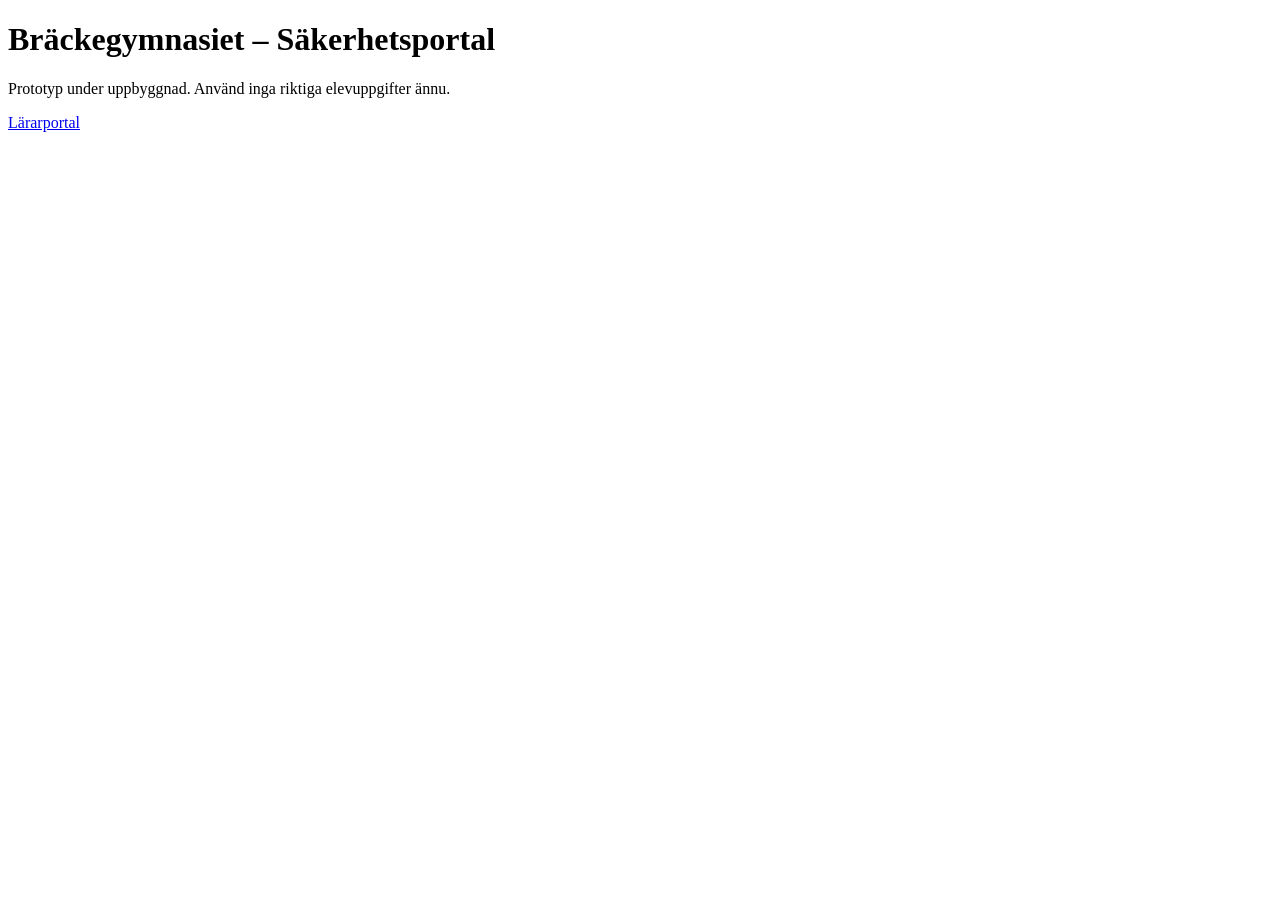
==== index.html @ dec57d24 "Initialize separate safety portal prototype" ====
<!doctype html><html lang='sv'><meta charset='utf-8'><title>Bräckegymnasiet Säkerhetsportal</title><h1>Bräckegymnasiet – Säkerhetsportal</h1><p>Prototyp under uppbyggnad. Använd inga riktiga elevuppgifter ännu.</p><a href='teacher.html'>Lärarportal</a></html>
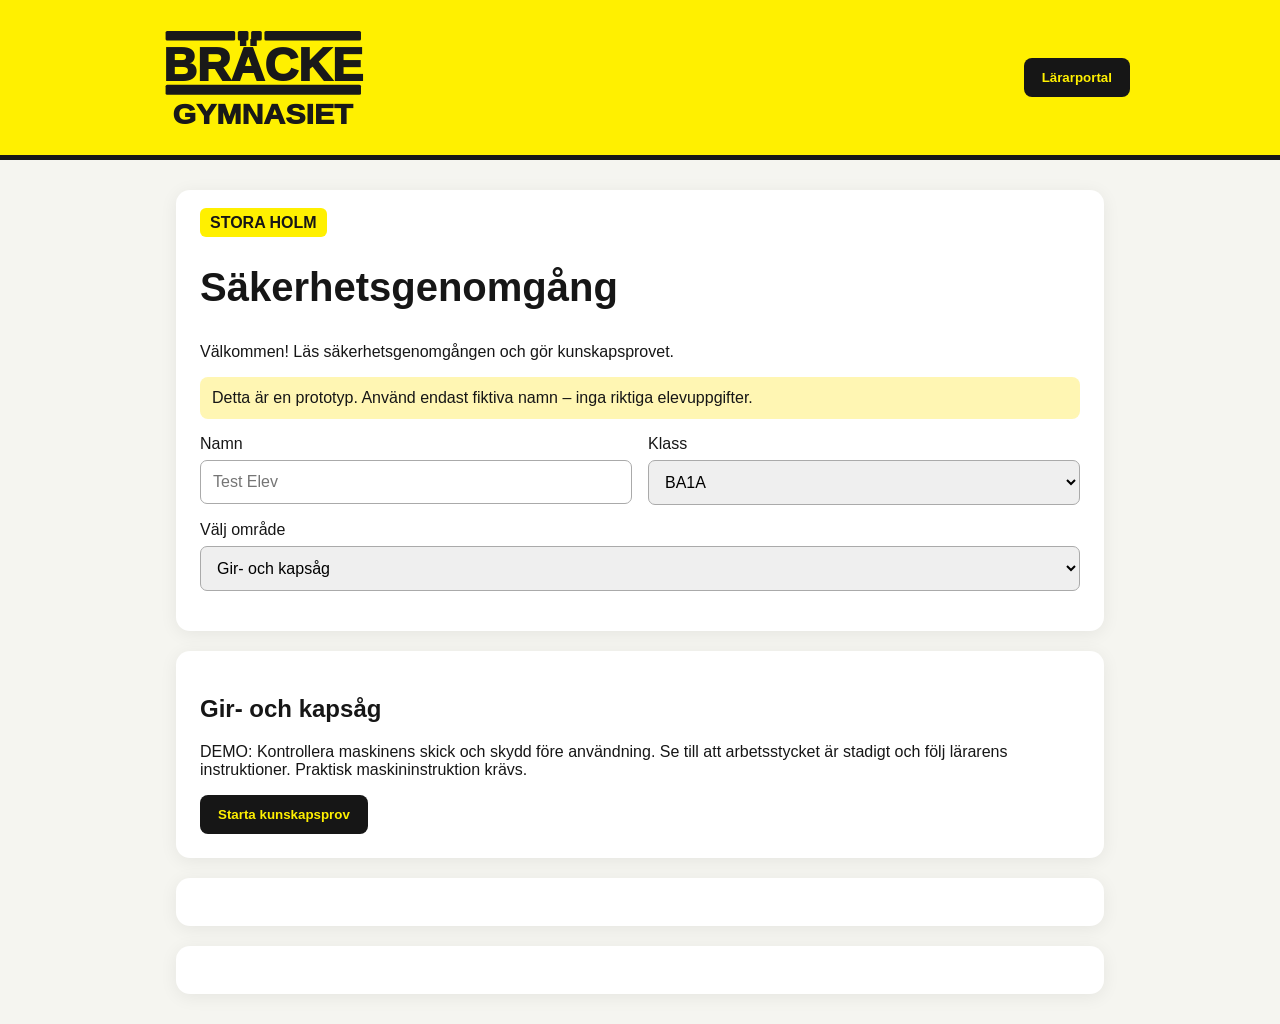
==== commit 184b6fbf: "Launch student page and teacher portal" ====
--- a/index.html
+++ b/index.html
@@ -1 +1 @@
-<!doctype html><html lang='sv'><meta charset='utf-8'><title>Bräckegymnasiet Säkerhetsportal</title><h1>Bräckegymnasiet – Säkerhetsportal</h1><p>Prototyp under uppbyggnad. Använd inga riktiga elevuppgifter ännu.</p><a href='teacher.html'>Lärarportal</a></html>+<!doctype html><html lang="sv"><head><meta charset="utf-8"><meta name="viewport" content="width=device-width,initial-scale=1"><title>Bräckegymnasiet | Säkerhetsportal</title><link rel="stylesheet" href="style.css"></head><body><header><img src="logo.svg" alt="Bräckegymnasiet"><a href="teacher.html"><button>Lärarportal</button></a></header><main><section class="panel"><strong class="tag">STORA HOLM</strong><h1>Säkerhetsgenomgång</h1><p>Välkommen! Läs säkerhetsgenomgången och gör kunskapsprovet.</p><p class="notice">Detta är en prototyp. Använd endast fiktiva namn – inga riktiga elevuppgifter.</p><div class="grid"><label>Namn<input id="studentName" placeholder="Test Elev"></label><label>Klass<select id="studentClass"><option>BA1A</option><option>BA1B</option><option>BA2A</option><option>BA2B</option></select></label></div><label>Välj område<select id="topic" onchange="lesson()"></select></label></section><section class="panel" id="lesson"></section><section class="panel" id="quiz"></section><section class="panel" id="result"></section></main><div style="display:none"><select id="editTopic"></select><input id="editTitle"><textarea id="editBody"></textarea><textarea id="editQuestions"></textarea><div id="records"></div></div><script src="app.js"></script></body></html>
--- a/style.css
+++ b/style.css
@@ -0,0 +1 @@
+:root{font-family:Arial,sans-serif;color:#161616;background:#f5f5f0}*{box-sizing:border-box}body{margin:0}header{background:#fff000;border-bottom:5px solid #161616;padding:15px max(16px,calc((100vw - 980px)/2));display:flex;align-items:center;justify-content:space-between;gap:15px}header img{width:230px;max-width:48vw}main{max-width:960px;margin:30px auto;padding:0 16px}.panel{background:white;border-radius:14px;padding:24px;margin-bottom:20px;box-shadow:0 3px 18px #0001}h1{font-size:clamp(27px,4vw,40px)}button{background:#161616;color:#fff000;border:0;border-radius:8px;padding:12px 18px;font-weight:bold;cursor:pointer}button.secondary{background:#eee;color:#161616}input,select,textarea{display:block;width:100%;padding:12px;margin:7px 0 16px;border:1px solid #aaa;border-radius:7px;font:inherit}textarea{min-height:130px}.hidden{display:none}.notice{background:#fff6b3;padding:12px;border-radius:8px}.question{border-top:1px solid #ddd;padding:12px 0}.question label{display:block;padding:6px}.question input{width:auto;display:inline;margin:0 8px}.grid{display:grid;grid-template-columns:1fr 1fr;gap:16px}@media(max-width:650px){.grid{grid-template-columns:1fr}}table{width:100%;border-collapse:collapse}td,th{padding:9px;border-bottom:1px solid #ddd;text-align:left}.tag{background:#fff000;padding:6px 10px;border-radius:6px;font-weight:bold}
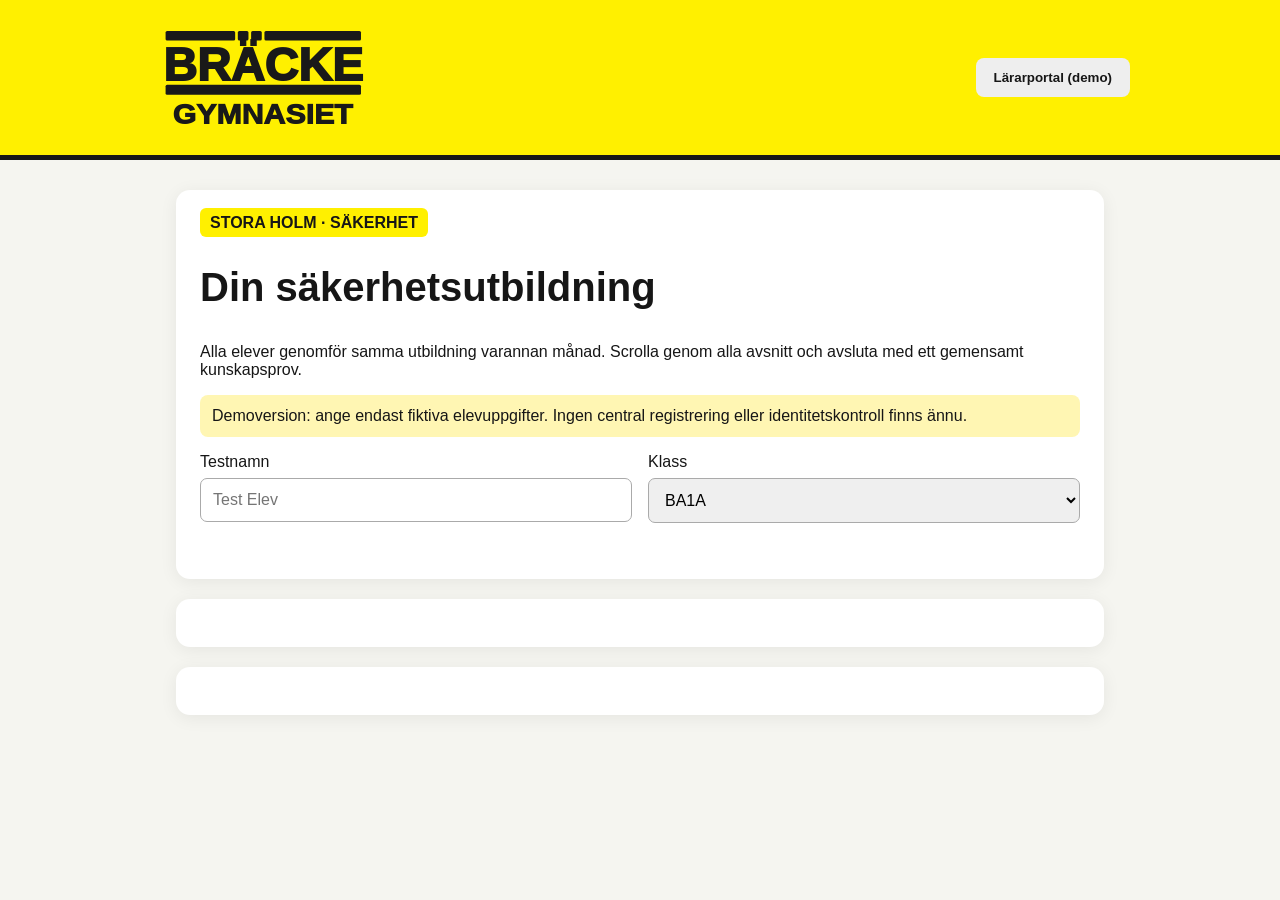
==== commit 51937469: "Build two-month scrolling safety course prototype" ====
--- a/index.html
+++ b/index.html
@@ -1 +1 @@
-<!doctype html><html lang="sv"><head><meta charset="utf-8"><meta name="viewport" content="width=device-width,initial-scale=1"><title>Bräckegymnasiet | Säkerhetsportal</title><link rel="stylesheet" href="style.css"></head><body><header><img src="logo.svg" alt="Bräckegymnasiet"><a href="teacher.html"><button>Lärarportal</button></a></header><main><section class="panel"><strong class="tag">STORA HOLM</strong><h1>Säkerhetsgenomgång</h1><p>Välkommen! Läs säkerhetsgenomgången och gör kunskapsprovet.</p><p class="notice">Detta är en prototyp. Använd endast fiktiva namn – inga riktiga elevuppgifter.</p><div class="grid"><label>Namn<input id="studentName" placeholder="Test Elev"></label><label>Klass<select id="studentClass"><option>BA1A</option><option>BA1B</option><option>BA2A</option><option>BA2B</option></select></label></div><label>Välj område<select id="topic" onchange="lesson()"></select></label></section><section class="panel" id="lesson"></section><section class="panel" id="quiz"></section><section class="panel" id="result"></section></main><div style="display:none"><select id="editTopic"></select><input id="editTitle"><textarea id="editBody"></textarea><textarea id="editQuestions"></textarea><div id="records"></div></div><script src="app.js"></script></body></html>+<!doctype html><html lang="sv"><head><meta charset="utf-8"><meta name="viewport" content="width=device-width,initial-scale=1"><title>Säkerhetsutbildning | Stora Holm</title><link rel="stylesheet" href="style.css"></head><body><header><img src="logo.svg" alt="Bräckegymnasiet"><a href="teacher.html"><button class="secondary">Lärarportal (demo)</button></a></header><main><section class="panel"><strong class="tag">STORA HOLM · SÄKERHET</strong><h1>Din säkerhetsutbildning</h1><p>Alla elever genomför samma utbildning varannan månad. Scrolla genom alla avsnitt och avsluta med ett gemensamt kunskapsprov.</p><p class="notice">Demoversion: ange endast fiktiva elevuppgifter. Ingen central registrering eller identitetskontroll finns ännu.</p><div class="grid"><label>Testnamn<input id="studentName" placeholder="Test Elev"></label><label>Klass<select id="studentClass"><option>BA1A</option><option>BA1B</option><option>BA2A</option><option>BA2B</option></select></label></div><p id="periodLabel"></p><div class="progress"><div id="progressBar"></div></div><p id="progressText"></p></section><div id="course"></div><section class="panel" id="quiz"></section><section class="panel" id="result" aria-live="polite"></section></main><script src="course.js"></script></body></html>
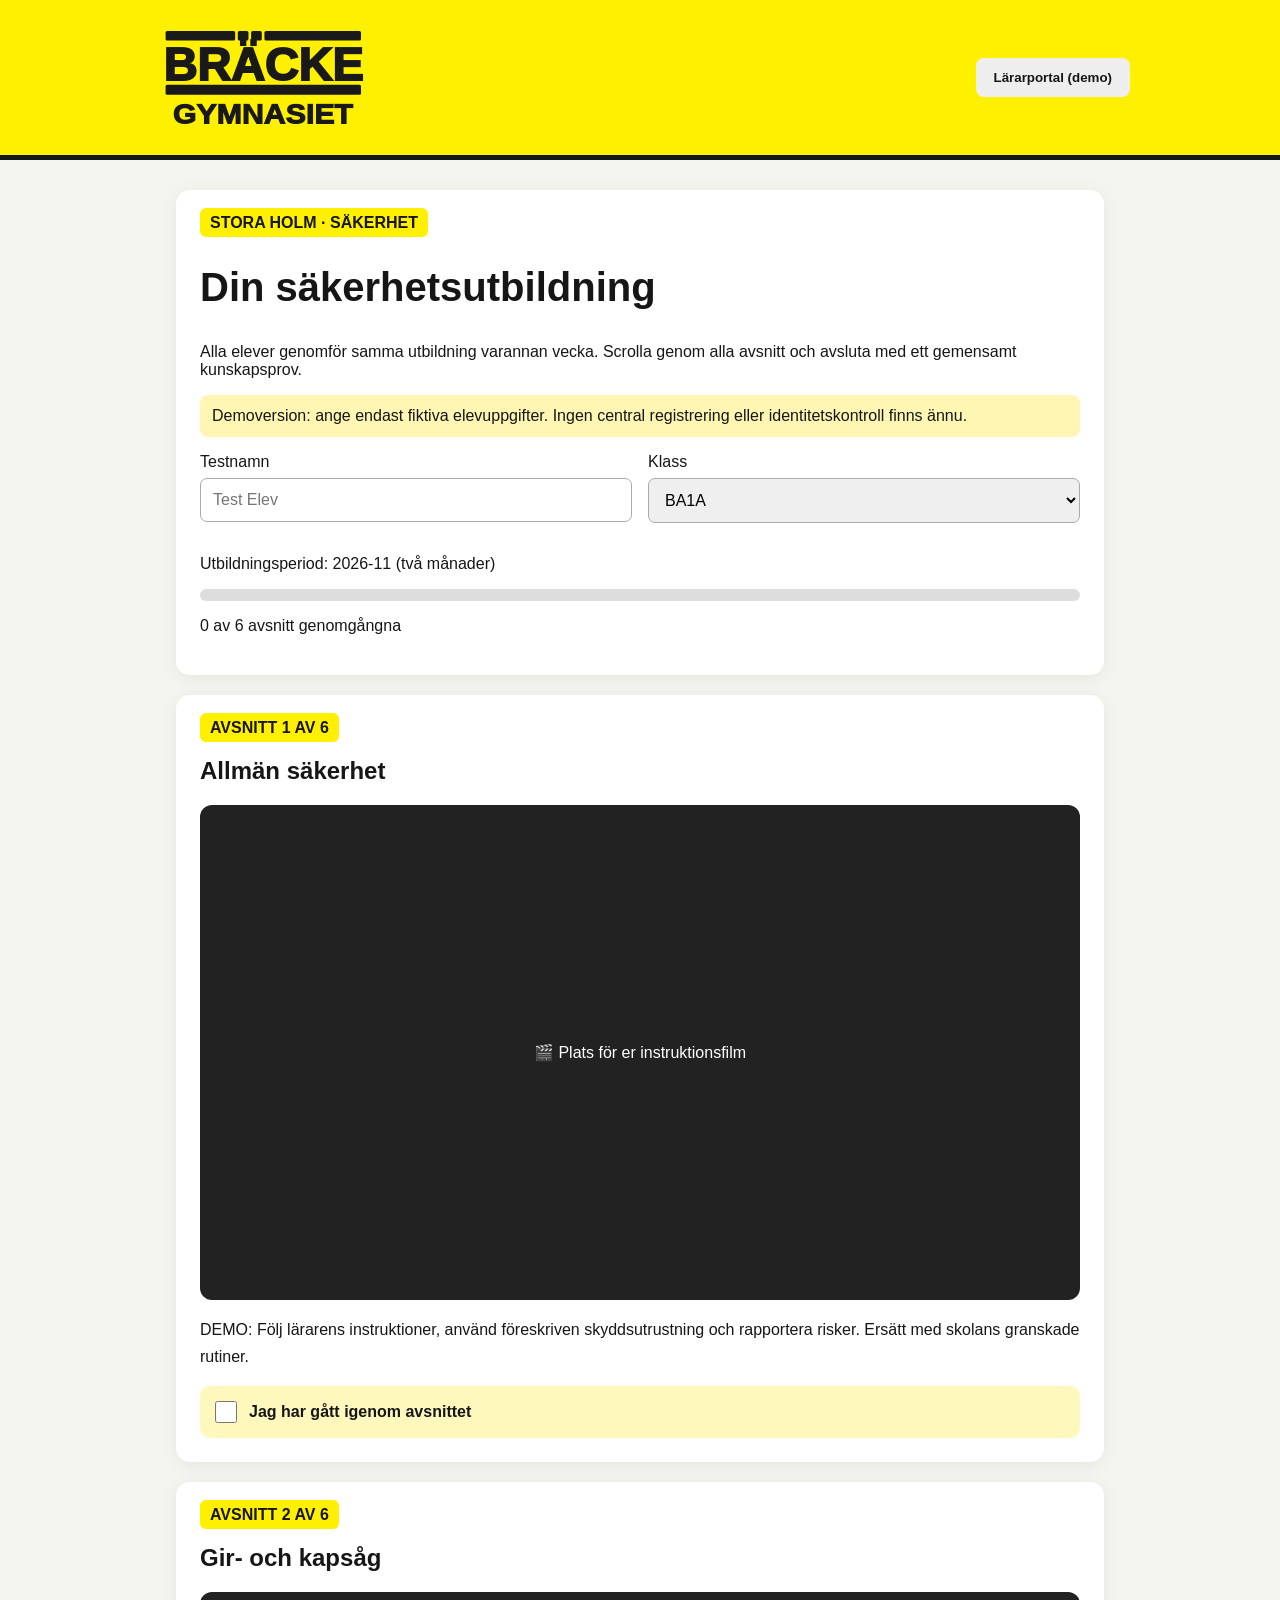
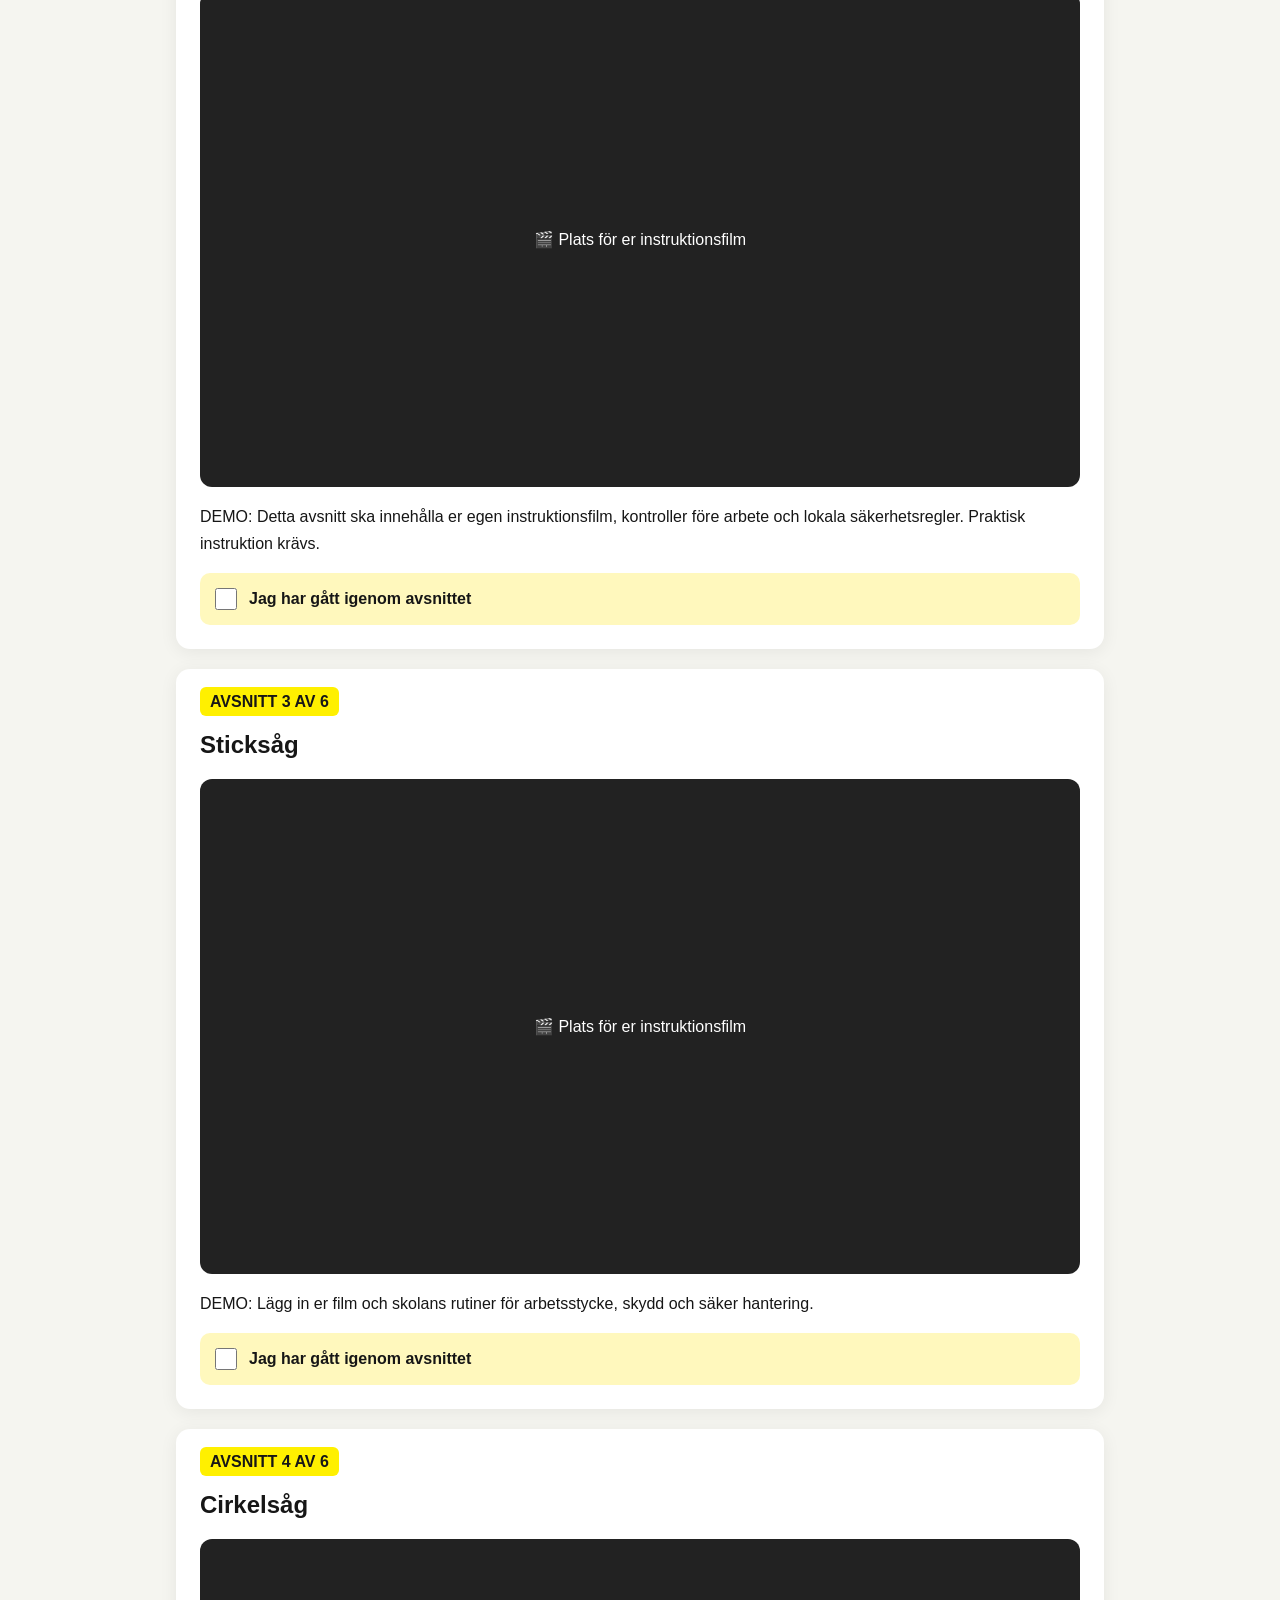
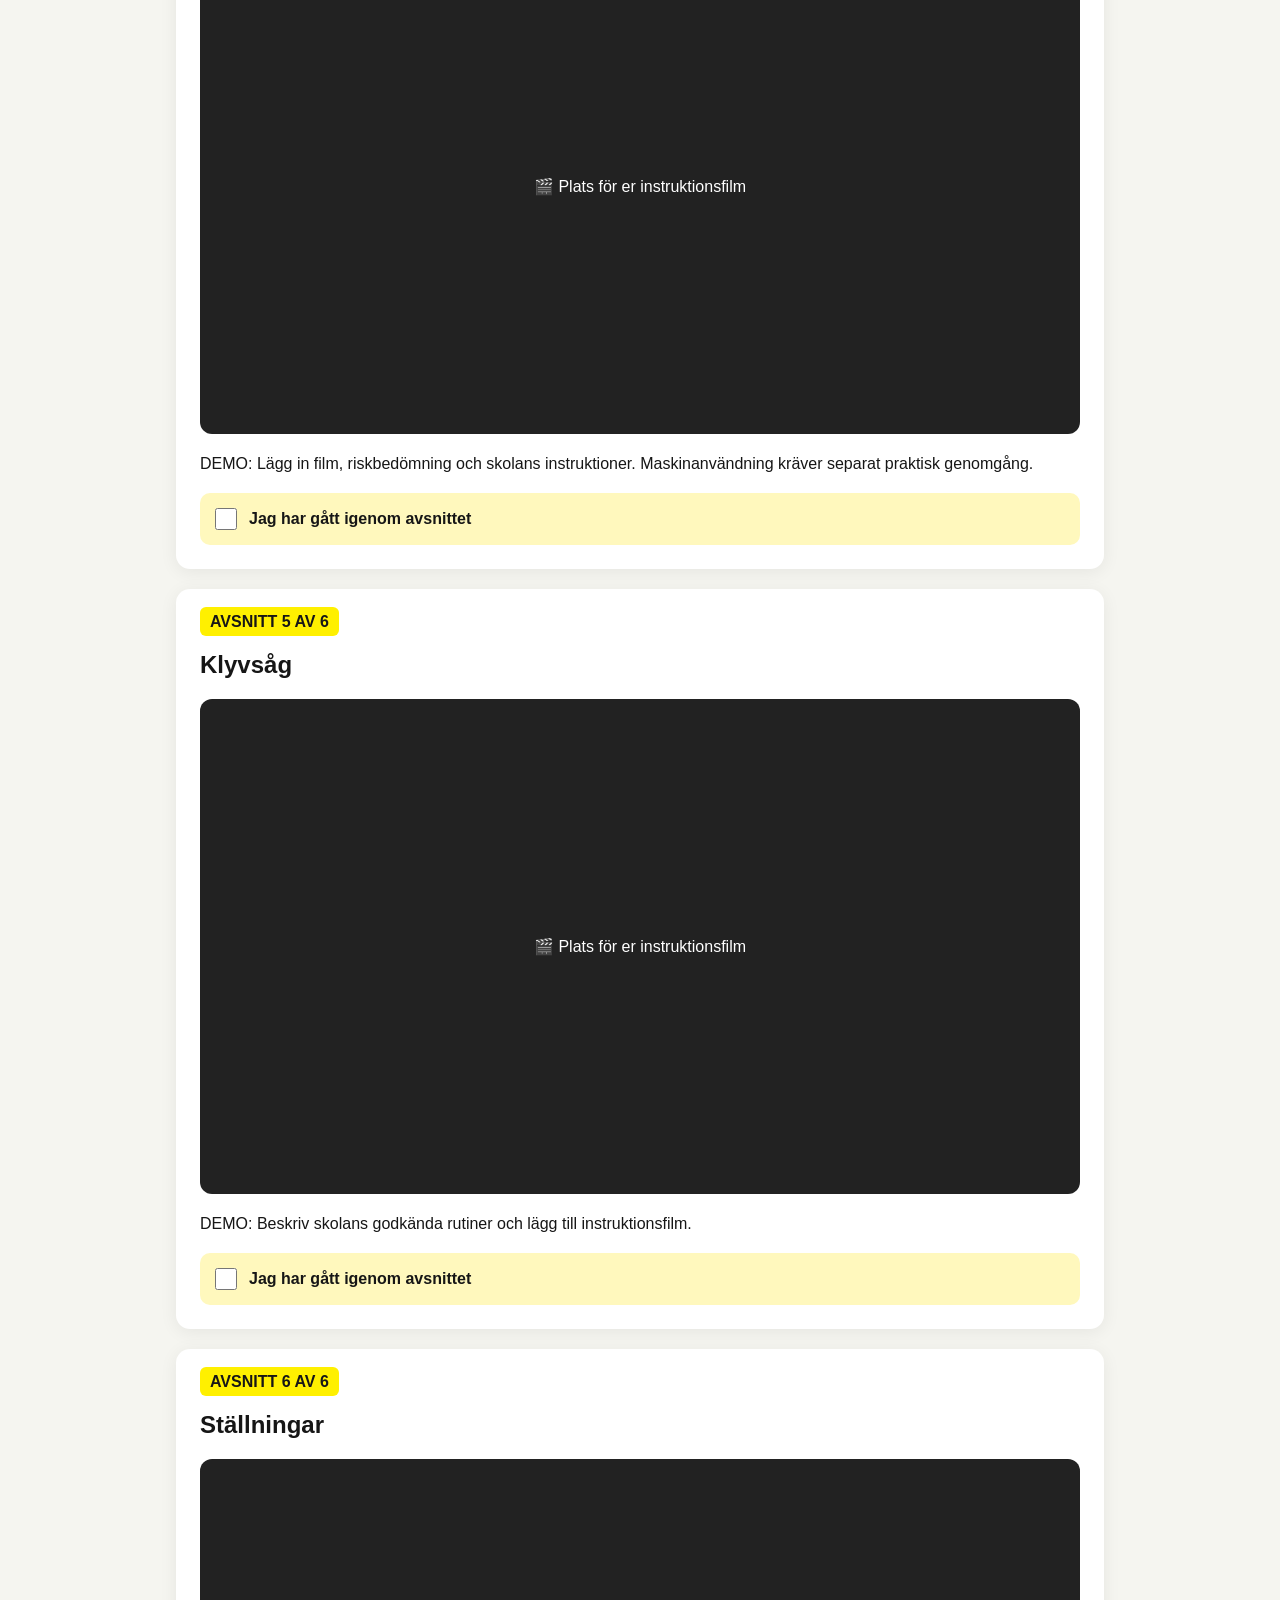
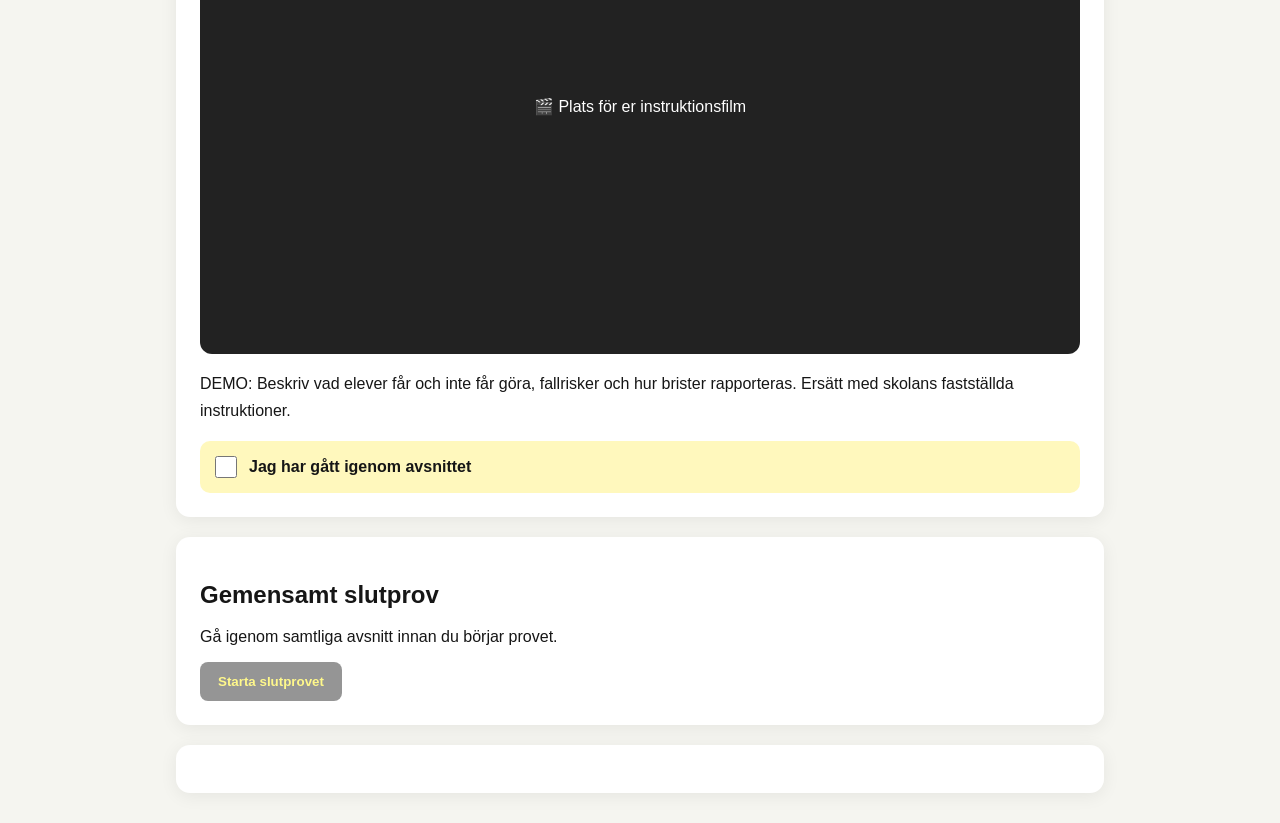
==== commit 50637855: "Set full safety course to repeat every two weeks" ====
--- a/index.html
+++ b/index.html
@@ -1 +1 @@
-<!doctype html><html lang="sv"><head><meta charset="utf-8"><meta name="viewport" content="width=device-width,initial-scale=1"><title>Säkerhetsutbildning | Stora Holm</title><link rel="stylesheet" href="style.css"></head><body><header><img src="logo.svg" alt="Bräckegymnasiet"><a href="teacher.html"><button class="secondary">Lärarportal (demo)</button></a></header><main><section class="panel"><strong class="tag">STORA HOLM · SÄKERHET</strong><h1>Din säkerhetsutbildning</h1><p>Alla elever genomför samma utbildning varannan månad. Scrolla genom alla avsnitt och avsluta med ett gemensamt kunskapsprov.</p><p class="notice">Demoversion: ange endast fiktiva elevuppgifter. Ingen central registrering eller identitetskontroll finns ännu.</p><div class="grid"><label>Testnamn<input id="studentName" placeholder="Test Elev"></label><label>Klass<select id="studentClass"><option>BA1A</option><option>BA1B</option><option>BA2A</option><option>BA2B</option></select></label></div><p id="periodLabel"></p><div class="progress"><div id="progressBar"></div></div><p id="progressText"></p></section><div id="course"></div><section class="panel" id="quiz"></section><section class="panel" id="result" aria-live="polite"></section></main><script src="course.js"></script></body></html>+<!doctype html><html lang="sv"><head><meta charset="utf-8"><meta name="viewport" content="width=device-width,initial-scale=1"><title>Säkerhetsutbildning | Stora Holm</title><link rel="stylesheet" href="style.css"></head><body><header><img src="logo.svg" alt="Bräckegymnasiet"><a href="teacher.html"><button class="secondary">Lärarportal (demo)</button></a></header><main><section class="panel"><strong class="tag">STORA HOLM · SÄKERHET</strong><h1>Din säkerhetsutbildning</h1><p>Alla elever genomför samma utbildning varannan vecka. Scrolla genom alla avsnitt och avsluta med ett gemensamt kunskapsprov.</p><p class="notice">Demoversion: ange endast fiktiva elevuppgifter. Ingen central registrering eller identitetskontroll finns ännu.</p><div class="grid"><label>Testnamn<input id="studentName" placeholder="Test Elev"></label><label>Klass<select id="studentClass"><option>BA1A</option><option>BA1B</option><option>BA2A</option><option>BA2B</option></select></label></div><p id="periodLabel"></p><div class="progress"><div id="progressBar"></div></div><p id="progressText"></p></section><div id="course"></div><section class="panel" id="quiz"></section><section class="panel" id="result" aria-live="polite"></section></main><script src="course.js"></script></body></html>
--- a/style.css
+++ b/style.css
@@ -1 +1,2 @@
-:root{font-family:Arial,sans-serif;color:#161616;background:#f5f5f0}*{box-sizing:border-box}body{margin:0}header{background:#fff000;border-bottom:5px solid #161616;padding:15px max(16px,calc((100vw - 980px)/2));display:flex;align-items:center;justify-content:space-between;gap:15px}header img{width:230px;max-width:48vw}main{max-width:960px;margin:30px auto;padding:0 16px}.panel{background:white;border-radius:14px;padding:24px;margin-bottom:20px;box-shadow:0 3px 18px #0001}h1{font-size:clamp(27px,4vw,40px)}button{background:#161616;color:#fff000;border:0;border-radius:8px;padding:12px 18px;font-weight:bold;cursor:pointer}button.secondary{background:#eee;color:#161616}input,select,textarea{display:block;width:100%;padding:12px;margin:7px 0 16px;border:1px solid #aaa;border-radius:7px;font:inherit}textarea{min-height:130px}.hidden{display:none}.notice{background:#fff6b3;padding:12px;border-radius:8px}.question{border-top:1px solid #ddd;padding:12px 0}.question label{display:block;padding:6px}.question input{width:auto;display:inline;margin:0 8px}.grid{display:grid;grid-template-columns:1fr 1fr;gap:16px}@media(max-width:650px){.grid{grid-template-columns:1fr}}table{width:100%;border-collapse:collapse}td,th{padding:9px;border-bottom:1px solid #ddd;text-align:left}.tag{background:#fff000;padding:6px 10px;border-radius:6px;font-weight:bold}+:root{font-family:Arial,sans-serif;color:#161616;background:#f5f5f0}*{box-sizing:border-box}body{margin:0}header{background:#fff000;border-bottom:5px solid #161616;padding:15px max(16px,calc((100vw - 980px)/2));display:flex;align-items:center;justify-content:space-between;gap:15px}header img{width:230px;max-width:48vw}main{max-width:960px;margin:30px auto;padding:0 16px}.panel{background:white;border-radius:14px;padding:24px;margin-bottom:20px;box-shadow:0 3px 18px #0001}h1{font-size:clamp(27px,4vw,40px)}button{background:#161616;color:#fff000;border:0;border-radius:8px;padding:12px 18px;font-weight:bold;cursor:pointer}button.secondary{background:#eee;color:#161616}input,select,textarea{display:block;width:100%;padding:12px;margin:7px 0 16px;border:1px solid #aaa;border-radius:7px;font:inherit}textarea{min-height:130px}.hidden{display:none}.notice{background:#fff6b3;padding:12px;border-radius:8px}.question{border-top:1px solid #ddd;padding:12px 0}.question label{display:block;padding:6px}.question input{width:auto;display:inline;margin:0 8px}.grid{display:grid;grid-template-columns:1fr 1fr;gap:16px}@media(max-width:650px){.grid{grid-template-columns:1fr}}table{width:100%;border-collapse:collapse}td,th{padding:9px;border-bottom:1px solid #ddd;text-align:left}.tag{background:#fff000;padding:6px 10px;border-radius:6px;font-weight:bold}
+.course-section{scroll-margin-top:20px}.video,.video-placeholder{width:100%;aspect-ratio:16/9;border:0;border-radius:12px;margin:12px 0;background:#222;color:#fff;display:flex;align-items:center;justify-content:center;text-align:center;flex-direction:column;padding:18px}.lesson-text{line-height:1.7;white-space:normal}.done{display:flex;align-items:center;gap:12px;background:#fff8bd;padding:15px;border-radius:10px;font-weight:bold}.done input{width:22px;height:22px;margin:0}.progress{height:12px;background:#ddd;border-radius:20px;overflow:hidden}.progress>div{height:100%;width:0;background:#d6aa00;transition:width .2s}button:disabled{opacity:.45;cursor:not-allowed}fieldset.question{border:0;border-top:1px solid #ddd;padding:18px 0}fieldset.question legend{font-weight:bold}fieldset.question label{display:block;padding:8px 0}fieldset.question input{width:auto;display:inline;margin:0 8px 0 0}small{color:#555}html{scroll-behavior:smooth}
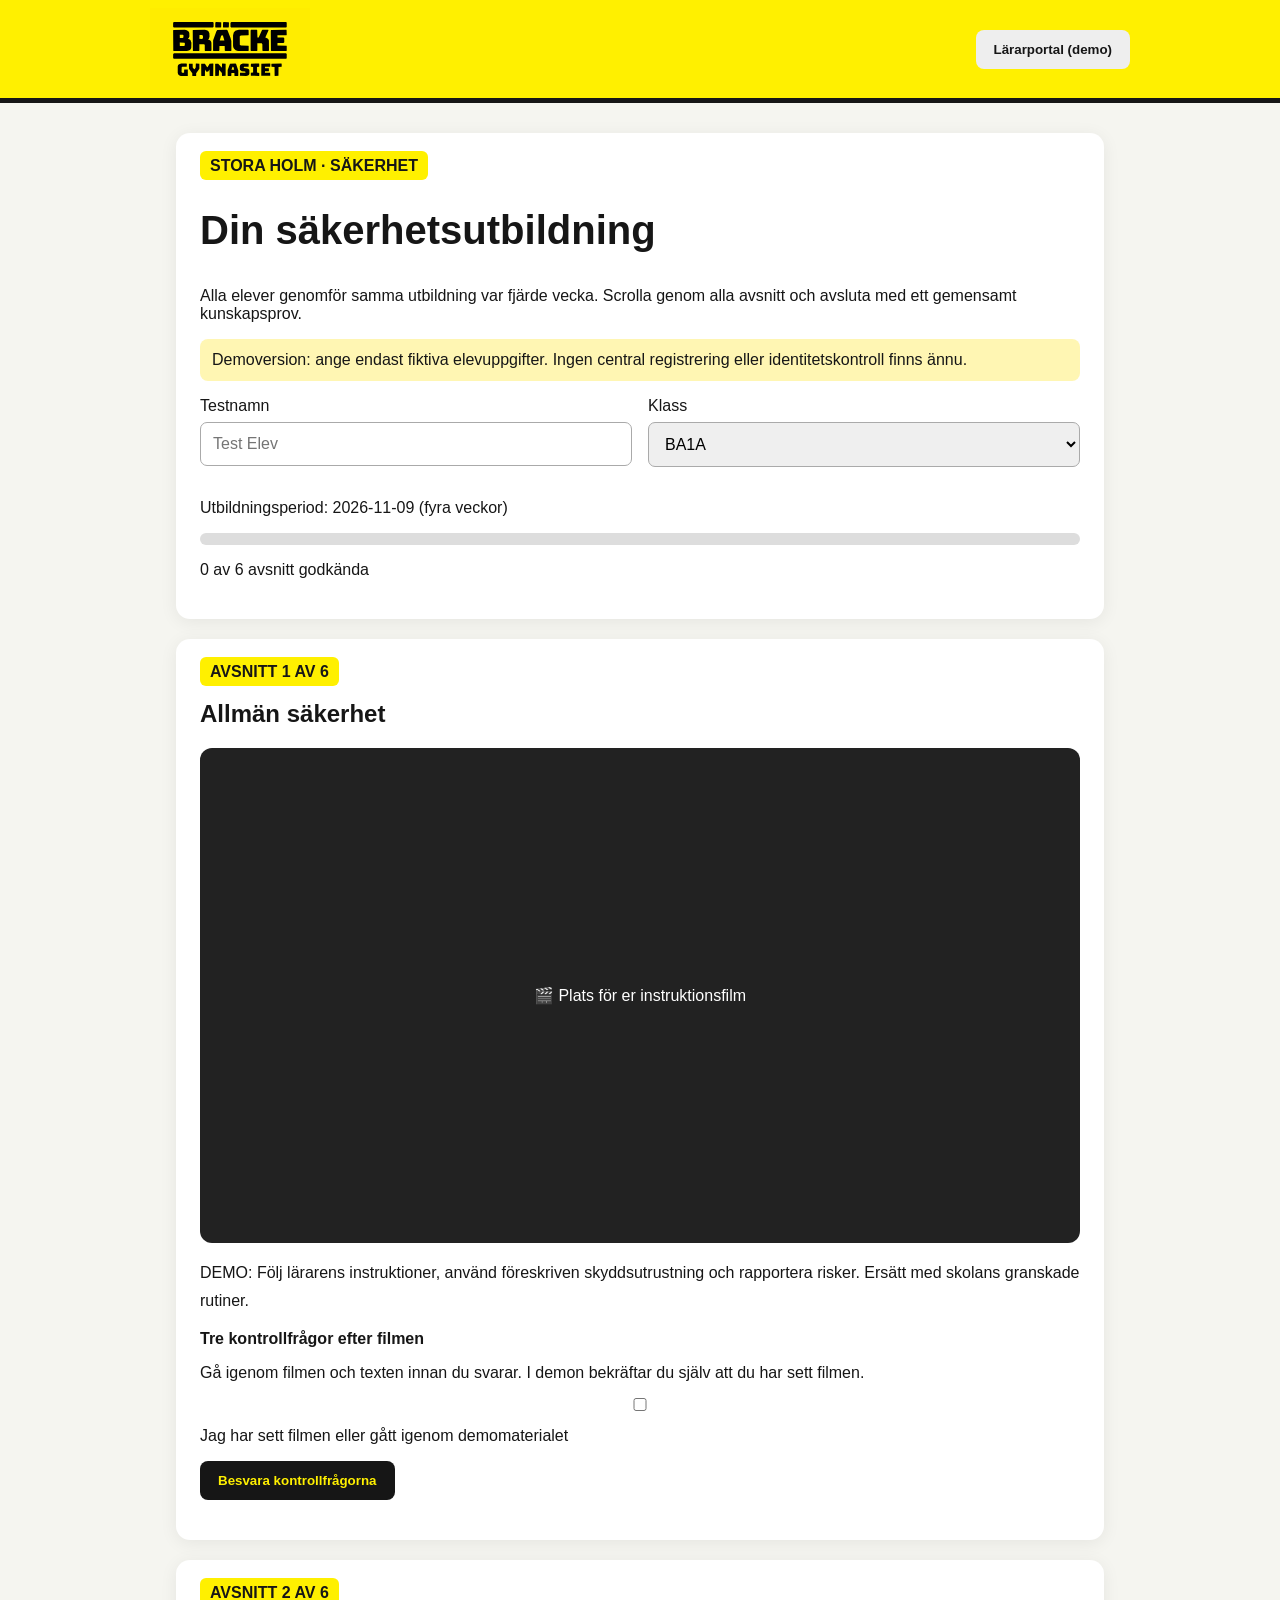
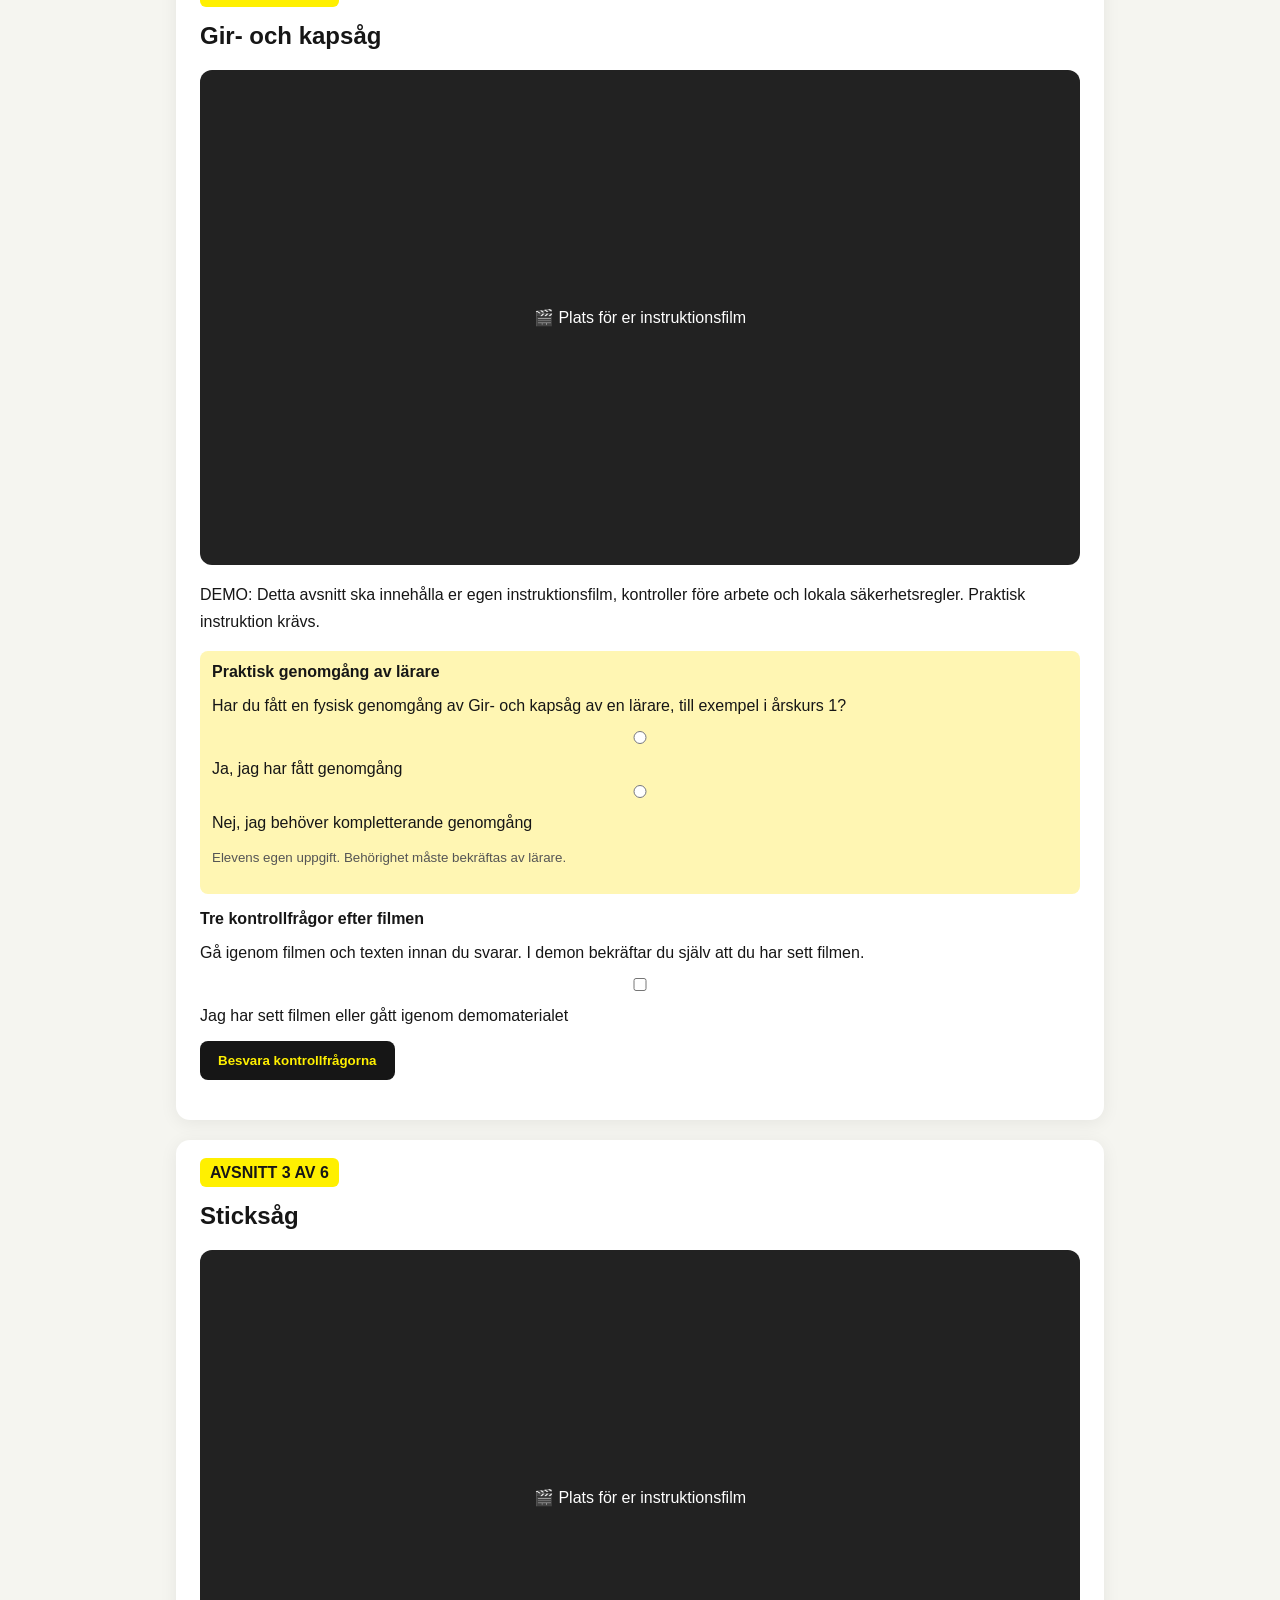
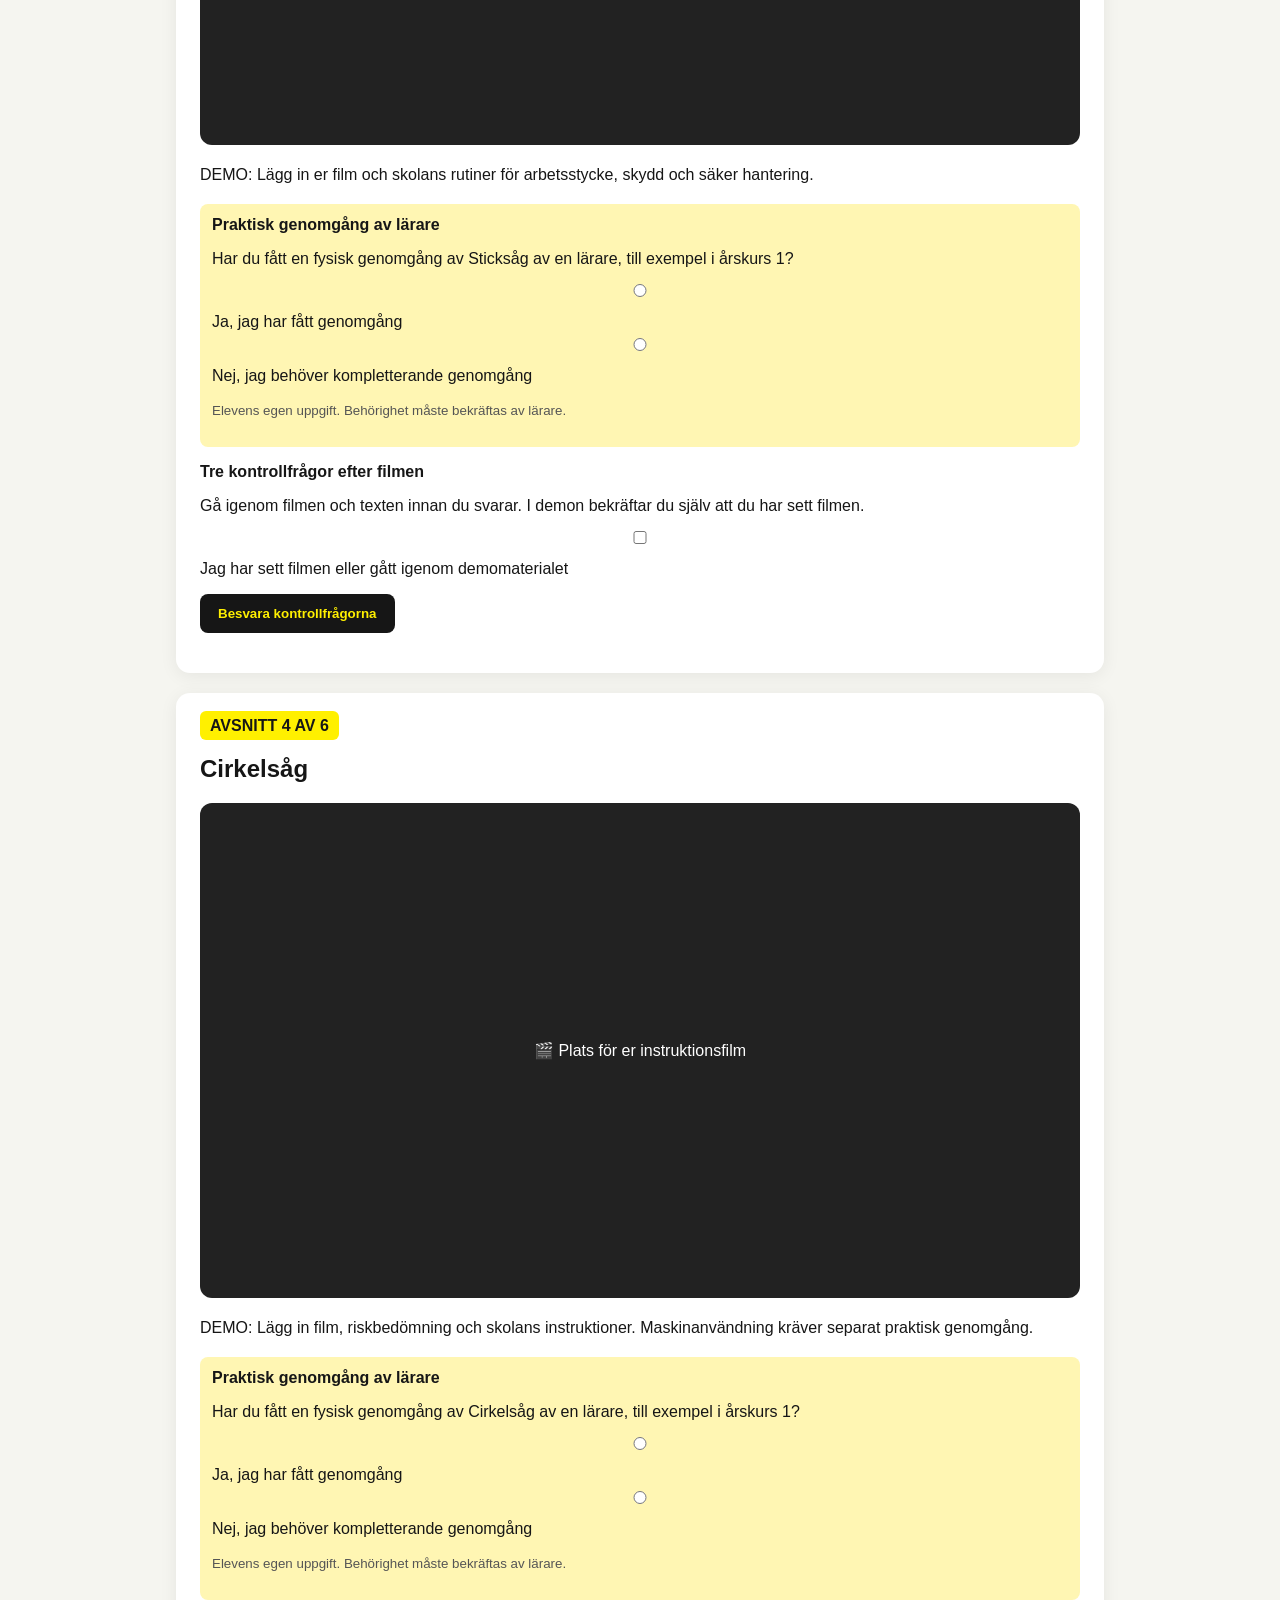
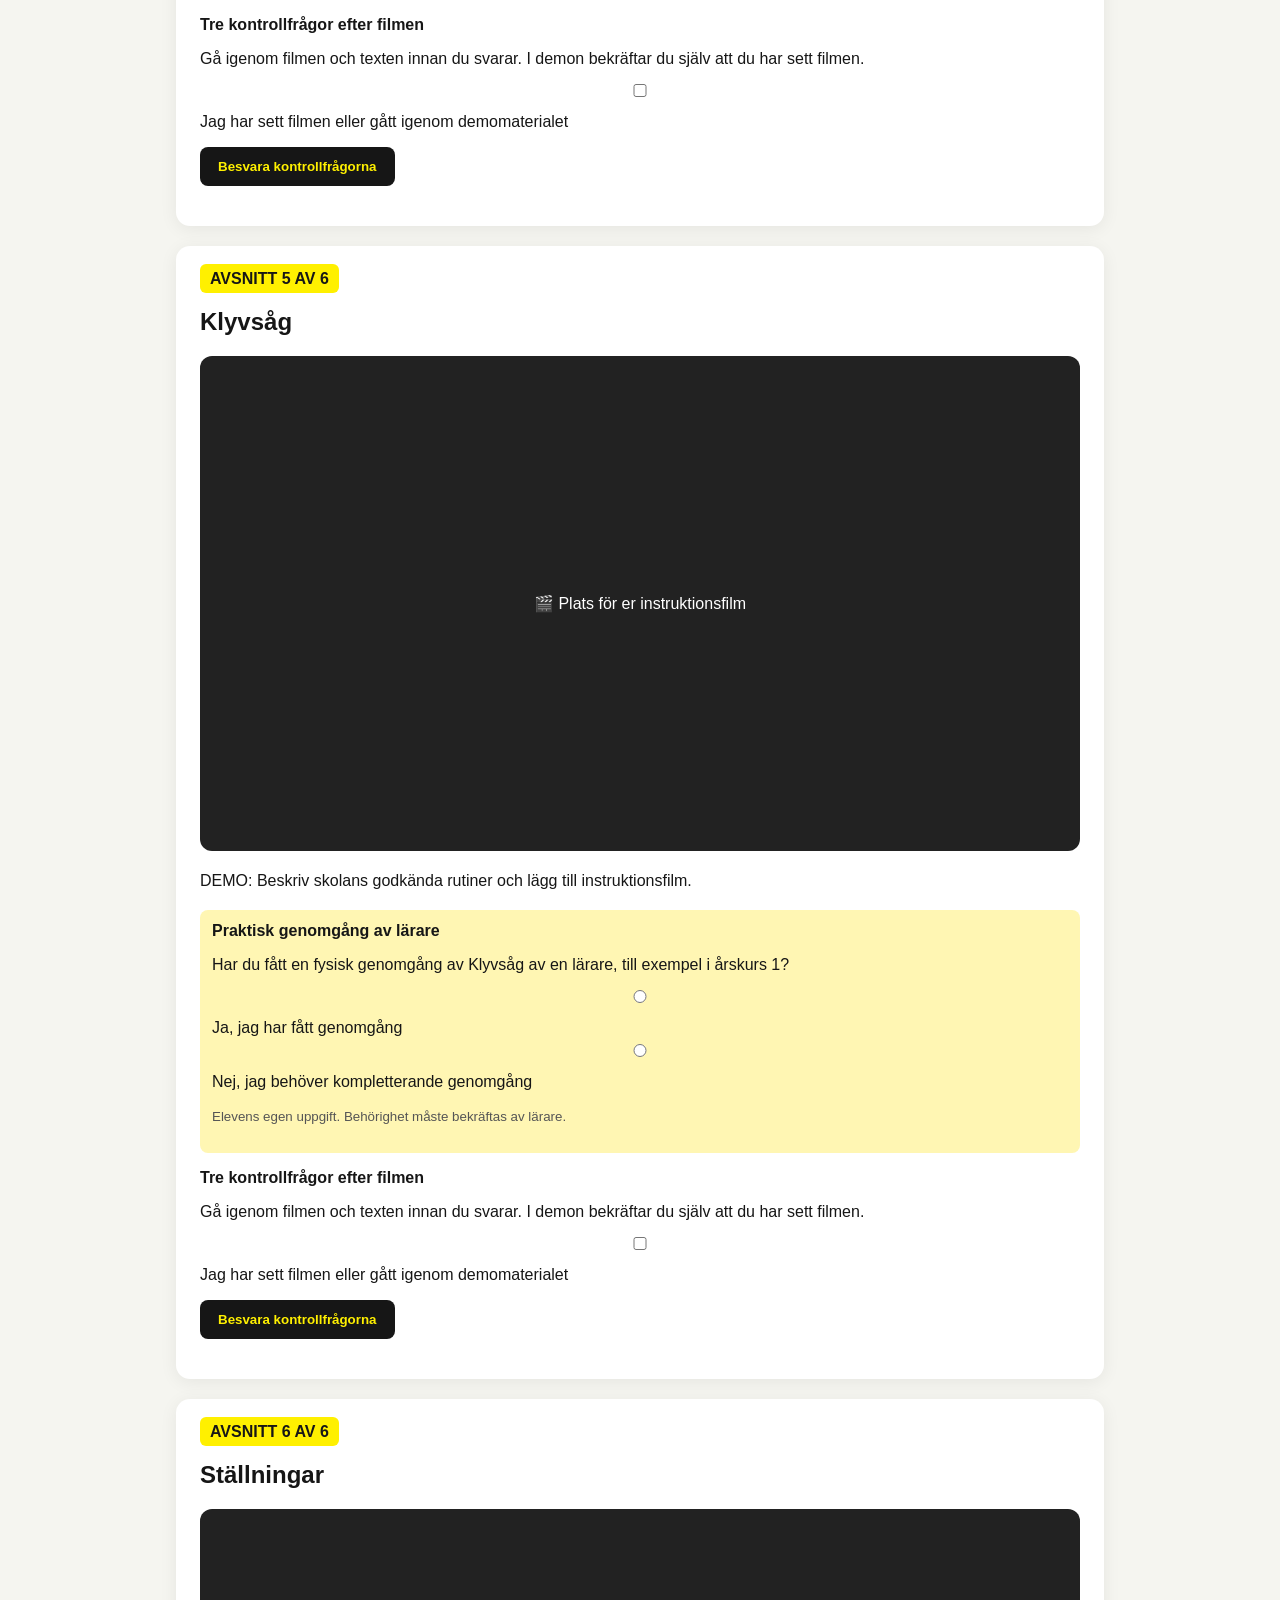
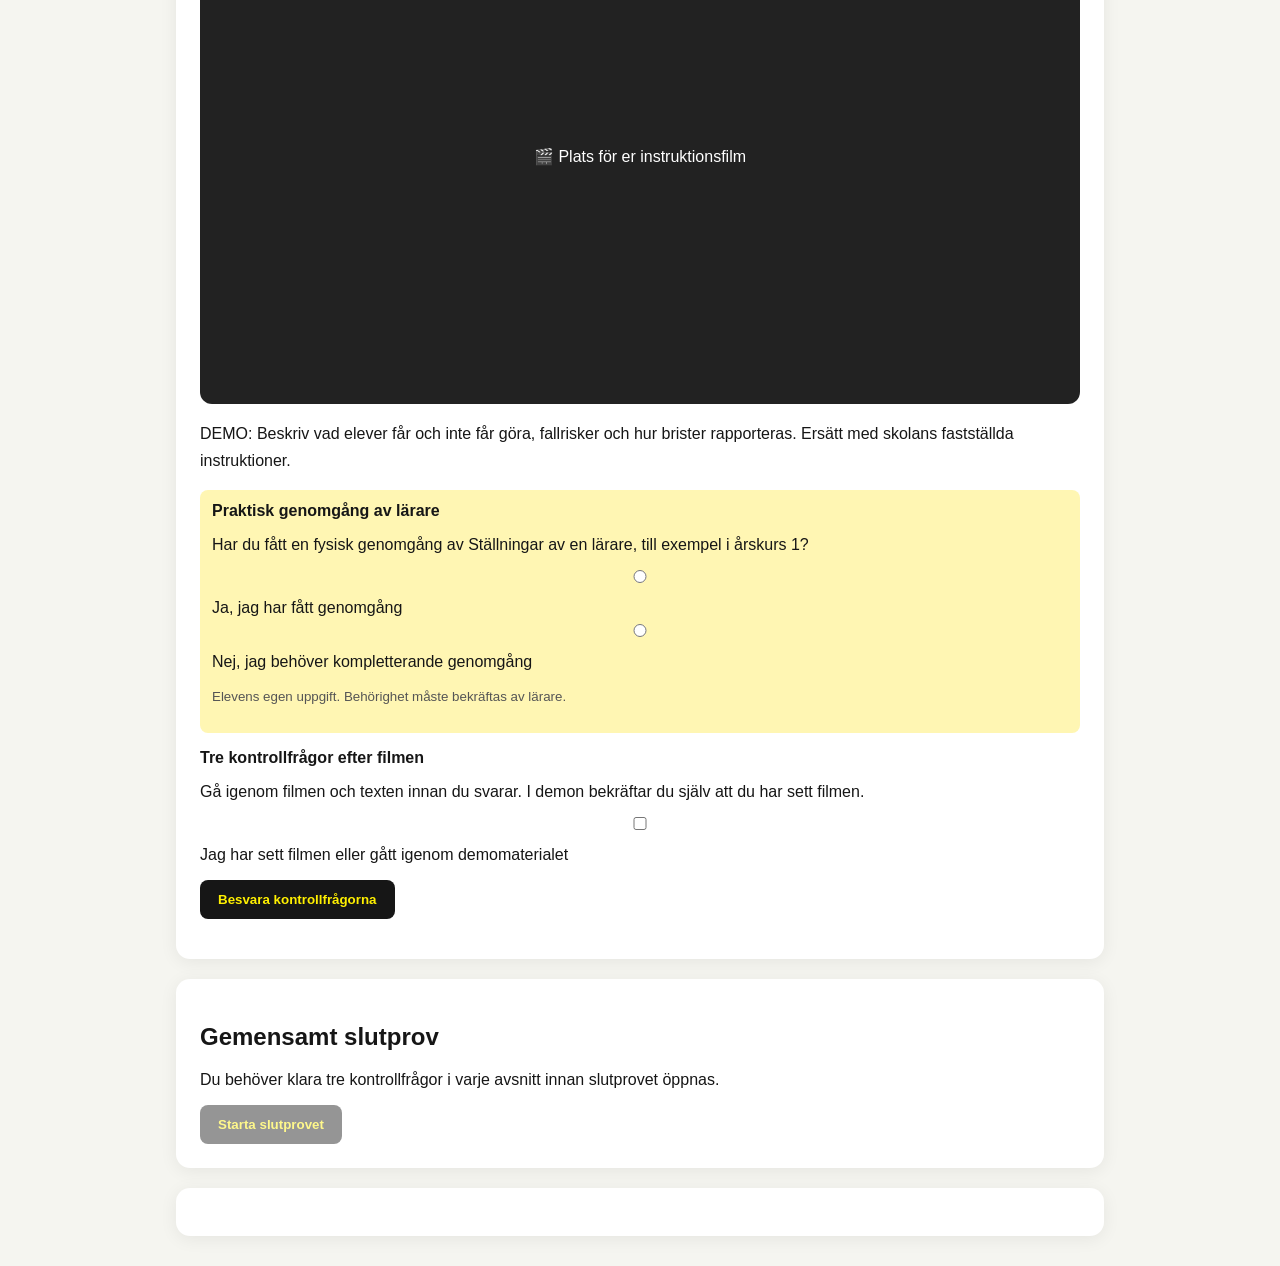
==== commit 669e1126: "Change evaluation to four weeks and track practical instruction self-report" ====
--- a/index.html
+++ b/index.html
@@ -1 +1 @@
-<!doctype html><html lang="sv"><head><meta charset="utf-8"><meta name="viewport" content="width=device-width,initial-scale=1"><title>Säkerhetsutbildning | Stora Holm</title><link rel="stylesheet" href="style.css"></head><body><header><img src="logo.svg" alt="Bräckegymnasiet"><a href="teacher.html"><button class="secondary">Lärarportal (demo)</button></a></header><main><section class="panel"><strong class="tag">STORA HOLM · SÄKERHET</strong><h1>Din säkerhetsutbildning</h1><p>Alla elever genomför samma utbildning varannan vecka. Scrolla genom alla avsnitt och avsluta med ett gemensamt kunskapsprov.</p><p class="notice">Demoversion: ange endast fiktiva elevuppgifter. Ingen central registrering eller identitetskontroll finns ännu.</p><div class="grid"><label>Testnamn<input id="studentName" placeholder="Test Elev"></label><label>Klass<select id="studentClass"><option>BA1A</option><option>BA1B</option><option>BA2A</option><option>BA2B</option></select></label></div><p id="periodLabel"></p><div class="progress"><div id="progressBar"></div></div><p id="progressText"></p></section><div id="course"></div><section class="panel" id="quiz"></section><section class="panel" id="result" aria-live="polite"></section></main><script src="course.js"></script></body></html>+<!doctype html><html lang="sv"><head><meta charset="utf-8"><meta name="viewport" content="width=device-width,initial-scale=1"><title>Säkerhetsutbildning | Stora Holm</title><link rel="stylesheet" href="style.css"></head><body><header><img src="logo.svg" alt="Bräckegymnasiet"><a href="teacher.html"><button class="secondary">Lärarportal (demo)</button></a></header><main><section class="panel"><strong class="tag">STORA HOLM · SÄKERHET</strong><h1>Din säkerhetsutbildning</h1><p>Alla elever genomför samma utbildning var fjärde vecka. Scrolla genom alla avsnitt och avsluta med ett gemensamt kunskapsprov.</p><p class="notice">Demoversion: ange endast fiktiva elevuppgifter. Ingen central registrering eller identitetskontroll finns ännu.</p><div class="grid"><label>Testnamn<input id="studentName" placeholder="Test Elev"></label><label>Klass<select id="studentClass"><option>BA1A</option><option>BA1B</option><option>BA2A</option><option>BA2B</option></select></label></div><p id="periodLabel"></p><div class="progress"><div id="progressBar"></div></div><p id="progressText"></p></section><div id="course"></div><section class="panel" id="quiz"></section><section class="panel" id="result" aria-live="polite"></section></main><script src="course.js"></script></body></html>
--- a/style.css
+++ b/style.css
@@ -1,2 +1,2 @@
-:root{font-family:Arial,sans-serif;color:#161616;background:#f5f5f0}*{box-sizing:border-box}body{margin:0}header{background:#fff000;border-bottom:5px solid #161616;padding:15px max(16px,calc((100vw - 980px)/2));display:flex;align-items:center;justify-content:space-between;gap:15px}header img{width:230px;max-width:48vw}main{max-width:960px;margin:30px auto;padding:0 16px}.panel{background:white;border-radius:14px;padding:24px;margin-bottom:20px;box-shadow:0 3px 18px #0001}h1{font-size:clamp(27px,4vw,40px)}button{background:#161616;color:#fff000;border:0;border-radius:8px;padding:12px 18px;font-weight:bold;cursor:pointer}button.secondary{background:#eee;color:#161616}input,select,textarea{display:block;width:100%;padding:12px;margin:7px 0 16px;border:1px solid #aaa;border-radius:7px;font:inherit}textarea{min-height:130px}.hidden{display:none}.notice{background:#fff6b3;padding:12px;border-radius:8px}.question{border-top:1px solid #ddd;padding:12px 0}.question label{display:block;padding:6px}.question input{width:auto;display:inline;margin:0 8px}.grid{display:grid;grid-template-columns:1fr 1fr;gap:16px}@media(max-width:650px){.grid{grid-template-columns:1fr}}table{width:100%;border-collapse:collapse}td,th{padding:9px;border-bottom:1px solid #ddd;text-align:left}.tag{background:#fff000;padding:6px 10px;border-radius:6px;font-weight:bold}
+:root{font-family:Arial,sans-serif;color:#161616;background:#f5f5f0}*{box-sizing:border-box}body{margin:0}header{background:#fff000;border-bottom:5px solid #161616;padding:8px max(16px,calc((100vw - 980px)/2));display:flex;align-items:center;justify-content:space-between;gap:15px}header img{display:block;width:160px;max-width:38vw;height:auto;flex-shrink:0}header a{flex-shrink:0}main{max-width:960px;margin:30px auto;padding:0 16px}.panel{background:white;border-radius:14px;padding:24px;margin-bottom:20px;box-shadow:0 3px 18px #0001}h1{font-size:clamp(27px,4vw,40px)}button{background:#161616;color:#fff000;border:0;border-radius:8px;padding:12px 18px;font-weight:bold;cursor:pointer}button.secondary{background:#eee;color:#161616}input,select,textarea{display:block;width:100%;padding:12px;margin:7px 0 16px;border:1px solid #aaa;border-radius:7px;font:inherit}textarea{min-height:130px}.hidden{display:none}.notice{background:#fff6b3;padding:12px;border-radius:8px}.question{border-top:1px solid #ddd;padding:12px 0}.question label{display:block;padding:6px}.question input{width:auto;display:inline;margin:0 8px}.grid{display:grid;grid-template-columns:1fr 1fr;gap:16px}@media(max-width:650px){.grid{grid-template-columns:1fr}}table{width:100%;border-collapse:collapse}td,th{padding:9px;border-bottom:1px solid #ddd;text-align:left}.tag{background:#fff000;padding:6px 10px;border-radius:6px;font-weight:bold}
 .course-section{scroll-margin-top:20px}.video,.video-placeholder{width:100%;aspect-ratio:16/9;border:0;border-radius:12px;margin:12px 0;background:#222;color:#fff;display:flex;align-items:center;justify-content:center;text-align:center;flex-direction:column;padding:18px}.lesson-text{line-height:1.7;white-space:normal}.done{display:flex;align-items:center;gap:12px;background:#fff8bd;padding:15px;border-radius:10px;font-weight:bold}.done input{width:22px;height:22px;margin:0}.progress{height:12px;background:#ddd;border-radius:20px;overflow:hidden}.progress>div{height:100%;width:0;background:#d6aa00;transition:width .2s}button:disabled{opacity:.45;cursor:not-allowed}fieldset.question{border:0;border-top:1px solid #ddd;padding:18px 0}fieldset.question legend{font-weight:bold}fieldset.question label{display:block;padding:8px 0}fieldset.question input{width:auto;display:inline;margin:0 8px 0 0}small{color:#555}html{scroll-behavior:smooth}
